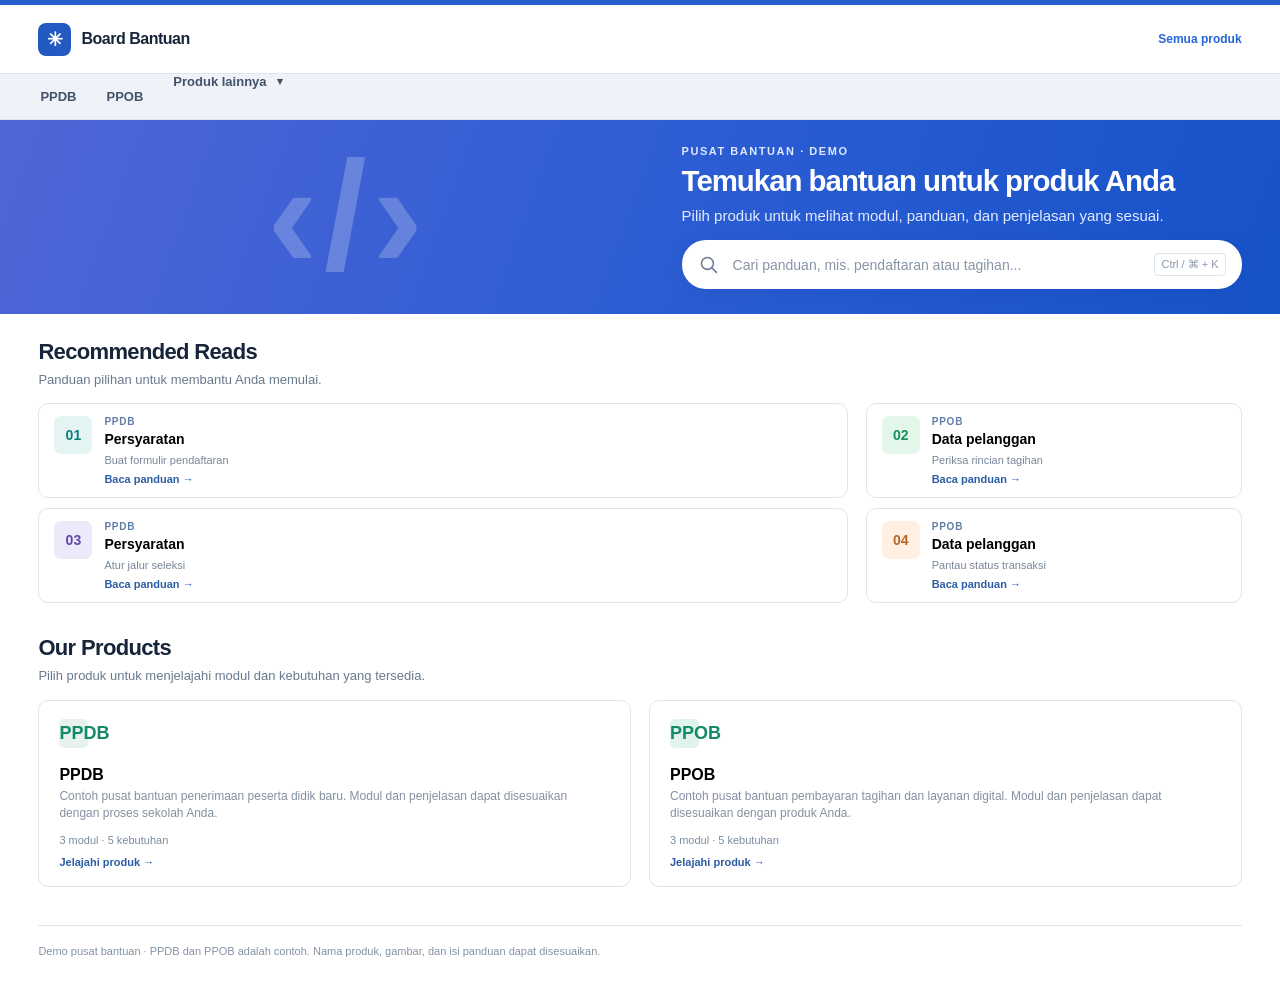
==== index.html @ ab5bc00a "Publish product help center and guide editor" ====
<!doctype html><html lang="id"><head><meta charset="utf-8"><meta name="viewport" content="width=device-width,initial-scale=1"><title>Board Bantuan — Demo</title><style>
:root{--ink:#17253a;--muted:#69798e;--blue:#2465d8;--line:#dde5ee;--bg:#f6f8fb}*{box-sizing:border-box}html{scroll-behavior:smooth}body{margin:0;background:var(--bg);color:var(--ink);font:14px Arial,"Helvetica Neue",sans-serif}button,input{font:inherit}button{cursor:pointer}a{color:inherit;text-decoration:none}button:focus-visible,a:focus-visible,input:focus-visible{outline:3px solid #84b0ff;outline-offset:3px}.shell{width:100%;max-width:none;margin:0;padding-left:clamp(20px,3vw,56px);padding-right:clamp(20px,3vw,56px)}.top{background:white;border-bottom:1px solid var(--line)}.top .shell{height:68px;display:flex;align-items:center;justify-content:space-between}.brand{display:flex;align-items:center;gap:10px;font-size:16px;font-weight:800;letter-spacing:-.03em}.mark{display:grid;place-items:center;width:33px;height:33px;border-radius:8px;background:#225ac1;color:white;font-size:19px}.top nav{display:flex;gap:25px;font-size:12px;font-weight:700}.top nav a:hover,.top nav a:last-child{color:var(--blue)}main.shell{min-height:calc(100vh - 68px);display:flex;flex-direction:column;padding-top:42px;padding-bottom:40px}#view{flex:1}.eyebrow{color:var(--blue);font-size:11px;letter-spacing:.14em;text-transform:uppercase;font-weight:800}.intro h1,.page-title{font-size:clamp(29px,3.5vw,44px);letter-spacing:-.047em;line-height:1.14;margin:11px 0}.intro p,.page-lead{color:var(--muted);font-size:15px;line-height:1.6;margin:0}.searchbar{height:58px;max-width:720px;background:white;border:1px solid #cad7e8;border-radius:9px;display:flex;align-items:center;gap:12px;margin:29px 0 34px;padding:0 16px;box-shadow:0 6px 20px #1c35520b}.searchbar:focus-within{border-color:var(--blue);box-shadow:0 0 0 4px #2464d81b}.searchbar svg{color:#6b7d92;flex:none}.searchbar input{border:0;outline:0;min-width:0;flex:1;background:transparent;color:var(--ink)}.searchbar input::placeholder{color:#8795a7}.clear{display:none;border:0;background:#ecf1f7;color:#536982;border-radius:50%;width:26px;height:26px;font-size:18px}.clear.show{display:block}.key{border:1px solid var(--line);border-radius:4px;padding:4px 6px;color:#8997a9;font-size:11px}.crumbs{display:flex;gap:9px;align-items:center;flex-wrap:wrap;color:#8290a1;font-size:12px;margin-bottom:21px}.crumbs button{background:none;border:0;padding:2px 0;color:#4a6486}.crumbs button:hover{text-decoration:underline}.crumbs strong{color:var(--ink)}.heading{display:flex;justify-content:space-between;align-items:end;gap:15px;margin-bottom:18px}.heading h2{font-size:21px;letter-spacing:-.03em;margin:0 0 5px}.heading p{font-size:13px;color:var(--muted);margin:0;line-height:1.5}.count{font-size:11px;font-weight:700;color:#58718e;background:#e8eff7;padding:7px 10px;border-radius:5px;white-space:nowrap}
.board{display:grid;grid-template-columns:repeat(3,minmax(0,1fr));gap:14px}.menu-card{position:relative;overflow:hidden;min-height:190px;display:flex;flex-direction:column;text-align:left;padding:20px;background:#fff;border:1px solid var(--line);border-radius:9px;transition:transform .15s,border-color .15s,box-shadow .15s}.menu-card:hover,.need-card:hover{transform:translateY(-2px);border-color:#94b8e8;box-shadow:0 10px 24px #1d3a5c13}.menu-card.featured{grid-column:span 2;min-height:234px;background:#edf4fd;border-color:#d3e3f7}.menu-card .copy{position:relative;z-index:1}.menu-card .overline{font-size:10px;color:#7589a1;font-weight:800;letter-spacing:.12em;text-transform:uppercase}.menu-card h3{font-size:18px;letter-spacing:-.03em;margin:35px 0 7px}.menu-card p{font-size:12px;line-height:1.5;color:#728198;margin:0;max-width:275px}.menu-card .bottom{display:flex;justify-content:space-between;align-items:center;margin-top:auto;padding-top:18px;font-size:12px;color:#2b62b4;font-weight:700}.menu-card .arrow{font-size:19px}.menu-card img{position:absolute;right:10px;top:11px;width:115px;height:53px;object-fit:cover;object-position:left top;border-radius:5px;opacity:.85;pointer-events:none}.menu-card.featured img{width:43%;height:184px;top:25px;right:16px;object-fit:contain;background:#f1f6fb;border:1px solid #dbe6f3;box-shadow:0 8px 18px #264c7115}.menu-card.featured .copy{max-width:51%}.menu-card.featured h3{font-size:26px;margin:25px 0 9px}.menu-card.featured p{font-size:13px}.menu-card.featured .bottom{max-width:50%}
.menu-layout,.detail-layout{display:grid;grid-template-columns:minmax(0,1fr) 260px;gap:30px}.need-grid{display:grid;grid-template-columns:repeat(2,minmax(0,1fr));gap:11px}.need-card{min-height:107px;display:flex;flex-direction:column;justify-content:space-between;text-align:left;background:white;border:1px solid var(--line);border-radius:8px;padding:17px;transition:transform .15s,border-color .15s,box-shadow .15s}.need-card .number{font-size:11px;color:#8796aa;font-weight:700}.need-card .row{display:flex;align-items:end;justify-content:space-between;gap:10px;font-size:15px;font-weight:700;line-height:1.35}.need-card .row span:last-child{color:var(--blue);font-size:19px}.menu-aside{align-self:start;padding:16px;background:#edf3fa;border:1px solid #dce7f1;border-radius:9px}.menu-aside img{display:block;width:100%;border-radius:7px}.menu-aside p{font-size:11px;line-height:1.5;color:#6c7d92;margin:12px 2px 0}.all-topics{margin-top:34px}.topic-list{border-top:1px solid var(--line)}.topic-row{width:100%;display:flex;justify-content:space-between;align-items:center;gap:15px;text-align:left;padding:14px 2px;background:none;border:0;border-bottom:1px solid var(--line)}.topic-row:hover{background:#edf4fc;color:var(--blue)}.topic-row strong{font-size:13px}.topic-row small{display:block;margin-top:5px;font-size:11px;color:#8795a7}.topic-row .arrow{font-size:19px;color:#7893b5}.more{display:block;margin:19px auto 0;border:1px solid #cddaea;background:white;border-radius:6px;color:#345579;padding:10px 16px;font-weight:700}.more:hover{border-color:var(--blue);color:var(--blue)}
.detail-main{background:white;border:1px solid var(--line);border-radius:10px;overflow:hidden}.detail-head{padding:28px 30px 23px;border-bottom:1px solid var(--line)}.badge{font-size:11px;font-weight:800;letter-spacing:.11em;text-transform:uppercase;color:var(--blue)}.detail-head h1{font-size:clamp(25px,3vw,37px);line-height:1.15;letter-spacing:-.04em;margin:10px 0 0}.detail-body{padding:27px 30px 32px}.detail-body figure{margin:0 0 28px}.detail-body img{display:block;width:100%;max-width:620px;border:1px solid #e2eaf3;border-radius:9px}.detail-body figcaption{margin-top:8px;color:#8290a2;font-size:11px}.detail-body h2{font-size:19px;letter-spacing:-.02em;margin:0 0 11px}.detail-body p{font-size:14px;line-height:1.72;color:#526279;max-width:650px;margin:0 0 18px}.inline-link{color:var(--blue);text-decoration:underline;text-underline-offset:3px;font-weight:700}.primary-link{display:inline-flex;align-items:center;gap:10px;color:white;background:#1b5ecd;padding:12px 16px;border-radius:7px;font-size:13px;font-weight:700}.primary-link:hover{background:#134ba9}.detail-aside h2{font-size:15px;margin:0 0 10px}.related{border-top:1px solid var(--line)}.related button{display:block;width:100%;text-align:left;background:none;border:0;border-bottom:1px solid var(--line);padding:13px 0;color:#405a78;font-size:12px;font-weight:700;line-height:1.4}.related button:hover{color:var(--blue)}.source-note{background:#eaf2fc;border-radius:8px;padding:16px;margin-top:22px;color:#5a7190;font-size:11px;line-height:1.6}.source-note strong{display:block;font-size:12px;color:#315a90;margin-bottom:5px}.empty{padding:40px 20px;text-align:center;background:white;border:1px solid var(--line);border-radius:9px}.empty h3{margin:0 0 7px}.empty p{color:var(--muted)}.empty button{border:0;border-radius:6px;padding:10px 15px;background:#1b5ecd;color:white}.filters{display:flex;gap:7px;overflow-x:auto;margin:0 0 17px;padding-bottom:5px}.filters button{white-space:nowrap;border:1px solid #d3dfed;background:white;color:#5d718c;border-radius:5px;padding:8px 11px;font-size:11px;font-weight:700}.filters button.active{background:#1d5fc9;border-color:#1d5fc9;color:white}.footer{border-top:1px solid var(--line);margin-top:38px;padding-top:17px;display:flex;justify-content:space-between;gap:20px;color:#8492a4;font-size:11px;line-height:1.5}.footer a{color:var(--blue);font-weight:700;white-space:nowrap}
@media(max-width:850px){.shell{padding-left:22px;padding-right:22px}.menu-layout,.detail-layout{grid-template-columns:1fr}.menu-aside{display:none}.detail-aside{display:grid;grid-template-columns:1fr 1fr;gap:16px}.detail-aside h2{grid-column:1/-1}.source-note{margin:0}}@media(max-width:640px){.top .shell{height:60px}.top nav a:last-child{display:none}main.shell{padding-top:30px}.intro h1{font-size:30px}.intro p{font-size:13px}.searchbar{margin:22px 0 27px}.key{display:none}.board{grid-template-columns:repeat(2,minmax(0,1fr));gap:10px}.menu-card{min-height:169px;padding:15px}.menu-card h3{font-size:15px;margin:33px 0 6px}.menu-card p{font-size:11px}.menu-card img{width:80px;height:39px;right:5px;top:9px}.menu-card.featured{grid-column:span 2;min-height:191px}.menu-card.featured h3{font-size:21px;margin:16px 0 6px}.menu-card.featured img{height:147px;top:20px}.need-grid{grid-template-columns:1fr}.need-card{min-height:87px}.detail-aside{display:block}.source-note{margin-top:18px}.detail-head,.detail-body{padding:22px}.footer{display:block}.footer a{display:block;margin-top:8px}}@media(max-width:390px){.board{grid-template-columns:1fr}.menu-card.featured{grid-column:auto;min-height:155px}.menu-card.featured img{display:none}.menu-card.featured .copy,.menu-card.featured .bottom{max-width:none}.menu-card{min-height:140px}.menu-card h3{margin:18px 0 6px}}@media(prefers-reduced-motion:reduce){html{scroll-behavior:auto}.menu-card,.need-card{transition:none}}
.compact main.shell{padding-top:25px}.compact .intro{display:none}.compact .searchbar{margin:0 0 23px}.detail-body{display:grid;grid-template-columns:minmax(0,1fr) minmax(0,1fr);column-gap:25px;align-content:start}.detail-body figure{grid-row:1/5;margin:0}.detail-body h2{align-self:end}.detail-body .primary-link{justify-self:start;align-self:start}@media(max-width:850px){.detail-body{display:block}.detail-body figure{margin:0 0 24px}}@media(max-width:640px){.compact main.shell{padding-top:19px}}
body:not(.compact){background:#fff}body:not(.compact) .top{border-top:5px solid #275fd0}body:not(.compact) main.shell{padding-top:32px}
.home-section .heading{margin-bottom:18px}.home-section .heading h2{font-size:22px}.reads-grid{display:grid;grid-template-columns:repeat(2,minmax(0,1fr));gap:14px 18px}.read-card{min-height:112px;width:100%;display:flex;align-items:flex-start;gap:16px;text-align:left;padding:19px 21px;background:#fff;border:1px solid var(--line);border-radius:10px;transition:border-color .16s,transform .16s,box-shadow .16s}.read-card:hover,.product-card:hover{border-color:#9bb8e6;transform:translateY(-2px);box-shadow:0 9px 22px #1b365316}.read-icon{display:grid;place-items:center;flex:none;width:38px;height:38px;border-radius:7px;background:#e3f4f3;color:#0b817d;font-size:14px;font-weight:800}.read-card:nth-child(2) .read-icon{background:#e3f6ea;color:#15905a}.read-card:nth-child(3) .read-icon{background:#ece9fa;color:#6049ad}.read-card:nth-child(4) .read-icon{background:#fff0e3;color:#b86528}.read-card:nth-child(5) .read-icon{background:#fce9e8;color:#b34c45}.read-card:nth-child(6) .read-icon{background:#e8f0fc;color:#356cb7}.read-copy{display:flex;flex-direction:column;min-width:0}.read-copy strong{font-size:14px;line-height:1.4}.read-copy small{font-size:12px;color:#78869a;line-height:1.45;margin-top:3px}.read-link{color:#2b5da4;font-size:11px;font-weight:700;margin-top:11px}.products{margin-top:64px}.product-group{margin-top:26px}.group-label{font-size:11px;letter-spacing:.12em;text-transform:uppercase;color:#7587a1;margin:0 0 13px;font-weight:800}.product-grid{display:grid;grid-template-columns:repeat(2,minmax(0,1fr));gap:14px 18px}.product-grid.three{grid-template-columns:repeat(3,minmax(0,1fr))}.product-card{min-height:148px;display:flex;flex-direction:column;align-items:flex-start;text-align:left;padding:18px 20px;background:#fff;border:1px solid var(--line);border-radius:10px;transition:border-color .16s,transform .16s,box-shadow .16s}.product-icon{display:grid;place-items:center;width:29px;height:29px;border-radius:5px;background:#e5f2ed;color:#148a69;font-size:18px;font-weight:800}.product-card:nth-child(2n) .product-icon{background:#e9effc;color:#3865b8}.product-card:nth-child(3n) .product-icon{background:#f5ece6;color:#ae6c35}.product-card strong{font-size:14px;margin-top:18px}.product-card small{font-size:12px;color:#8490a1;line-height:1.45;margin-top:4px}.product-link{font-size:11px;font-weight:700;color:#2b5da4;margin-top:auto;padding-top:10px}
@media(max-width:850px){.product-grid.three{grid-template-columns:repeat(2,minmax(0,1fr))}}@media(max-width:640px){.reads-grid,.product-grid,.product-grid.three{grid-template-columns:1fr}.read-card{min-height:104px}.products{margin-top:47px}.product-card{min-height:135px}}@media(prefers-reduced-motion:reduce){.read-card,.product-card{transition:none}}
.workspace-mode{background:#fff}.workspace-mode main.shell{padding:0;min-height:calc(100vh - 68px)}.workspace-mode .searchbar,.workspace-mode .footer{display:none}.workspace-mode #view{display:flex;flex:1}.product-workspace{display:grid;align-content:start;grid-template-columns:284px minmax(0,1fr);width:100%;min-height:calc(100vh - 68px);border-top:1px solid var(--line)}.workspace-sidebar{border-right:1px solid var(--line);background:#f9fbfd;padding:23px 16px 30px 22px;position:sticky;top:0;align-self:start;height:calc(100vh - 68px);overflow-y:auto}.back-products{border:0;background:transparent;color:#58708f;font-size:12px;font-weight:700;padding:6px 0;margin-bottom:19px}.back-products:hover{color:var(--blue)}.sidebar-title{font-size:18px;letter-spacing:-.03em;margin:0 0 5px}.sidebar-meta{font-size:11px;color:#8996a7;margin:0 0 20px}.local-filter{display:block;margin-bottom:20px}.local-filter input{width:100%;height:39px;background:white;border:1px solid #d4dfeb;border-radius:6px;padding:0 11px;outline:0;color:var(--ink);font-size:12px}.local-filter input:focus{border-color:var(--blue);box-shadow:0 0 0 3px #2465d820}.overview-item,.topic-nav-item{display:block;width:100%;min-height:38px;text-align:left;padding:9px 12px;border:0;border-radius:6px;background:transparent;color:#4d5f76;font-size:12px;line-height:1.4}.overview-item{font-weight:700}.overview-item:hover,.topic-nav-item:hover{background:#eaf2fc;color:#174c9d}.overview-item.active,.topic-nav-item.active{background:#eaf2ff;color:#1957b9;font-weight:800}.topic-nav-label{color:#8a9aae;font-size:10px;font-weight:800;letter-spacing:.12em;margin:22px 12px 8px}.local-empty{color:#8896a7;font-size:12px;line-height:1.5;padding:8px 12px}.workspace-article{min-width:0;background:#fff;padding:27px clamp(28px,3.8vw,72px) 90px}.workspace-article .crumbs{margin:0 0 27px}.article-eyebrow{font-size:10px;letter-spacing:.13em;font-weight:800;color:#6480a7}.article-title{font-size:clamp(28px,2.8vw,39px);line-height:1.15;letter-spacing:-.04em;margin:9px 0 12px}.article-meta{border-bottom:1px solid var(--line);padding-bottom:19px;color:#8b98aa;font-size:11px}.article-content{max-width:880px;padding-top:30px;color:#34445a}.article-content p{font-size:14px;line-height:1.75;margin:0 0 21px}.article-content .article-lead{font-size:15px;color:#43556b}.article-content h2{font-size:20px;letter-spacing:-.025em;margin:32px 0 11px;color:var(--ink)}.article-topic-list{padding-left:23px;margin:14px 0 0}.article-topic-list li{padding:7px 0 7px 4px;line-height:1.5}.article-figure{margin:26px 0 32px}.article-figure img{display:block;width:min(100%,620px);border:1px solid #dfe8f1;border-radius:8px}.article-figure figcaption{font-size:11px;color:#8b97a7;margin-top:8px}
@media(max-width:760px){.workspace-mode main.shell{min-height:calc(100vh - 60px)}.product-workspace{display:block;min-height:calc(100vh - 60px)}.workspace-sidebar{position:static;height:auto;overflow:visible;border-right:0;border-bottom:1px solid var(--line);padding:16px 20px 12px}.back-products{margin:0 0 10px}.sidebar-meta{margin-bottom:13px}.local-filter{margin-bottom:12px}.topic-nav-label{margin:14px 0 7px}.topic-nav-list{display:flex;gap:7px;overflow-x:auto;padding-bottom:6px}.topic-nav-item{flex:none;width:auto;max-width:220px;border:1px solid #dbe5ee;background:#fff;min-height:40px;white-space:nowrap;overflow:hidden;text-overflow:ellipsis}.overview-item{width:auto;min-height:38px}.workspace-article{padding:24px 20px 65px}.workspace-article .crumbs{margin-bottom:22px}.article-content{padding-top:24px}}
.module-list{margin-top:15px}.module-group{margin-bottom:8px}.module-heading{display:flex;align-items:center;gap:1px}.module-toggle{width:26px;height:34px;flex:none;border:0;background:transparent;color:#6e8199;font-size:14px}.module-link{flex:1;min-height:35px;border:0;border-radius:5px;background:transparent;text-align:left;color:#354c69;font-size:12px;font-weight:800;padding:7px 5px}.module-link:hover,.module-link.active{background:#eaf2ff;color:#1c5cbd}.module-children{padding-left:27px}.module-children .topic-nav-item{padding:8px 9px;min-height:34px;font-size:11px}.stage-children{border-left:1px solid #d9e4ef;margin:3px 0 7px 8px;padding-left:9px}.stage-item,.part-item{display:block;width:100%;border:0;background:transparent;text-align:left;color:#6c7d92;padding:6px 7px;border-radius:4px;font-size:11px;line-height:1.35}.part-item{padding-left:18px;font-size:10px}.stage-item:hover,.part-item:hover,.stage-item.active,.part-item.active{color:#1b5bb6;background:#edf4ff}.overview-module{border-top:1px solid #e4ebf2;padding:14px 0 5px}.overview-module h3{font-size:15px;margin:0 0 8px}.overview-module ul{padding-left:19px;margin:0 0 8px}.overview-module li{padding:5px 0;font-size:13px}.workspace-article .article-content{padding-top:23px}
@media(max-width:760px){.module-list{max-height:230px;overflow-y:auto;border-top:1px solid var(--line);padding-top:6px}.module-children .topic-nav-item{width:100%;max-width:none;white-space:normal;border:0;min-height:36px}.workspace-article .article-content{padding-top:19px}}
.mobile-modules-toggle{display:none}@media(max-width:760px){.mobile-modules-toggle{display:block;width:100%;height:40px;text-align:left;border:1px solid #d7e3ef;border-radius:6px;background:#fff;color:#245594;font-size:12px;font-weight:700;padding:0 12px}.mobile-collapsible{display:none}.mobile-collapsible.mobile-open{display:block;padding-top:8px}.module-list{max-height:230px;overflow-y:auto}}
.product-tabs{background:#eff3f9;border-bottom:1px solid #dbe3ef}.tabs-inner{display:flex;align-items:stretch;gap:26px;min-height:45px}.product-tabs a,.product-more summary{display:flex;align-items:center;white-space:nowrap;padding:0 2px;color:#415269;font-size:13px;font-weight:600}.product-tabs a:hover,.product-more summary:hover,.product-tabs a.active,.product-more.active summary{color:var(--blue)}.product-tabs a.active{box-shadow:inset 0 -2px 0 var(--blue)}.product-more{position:relative;display:flex;align-items:stretch}.product-more summary{gap:10px;cursor:pointer;list-style:none}.product-more summary::-webkit-details-marker{display:none}.chevron{font-size:11px;transition:transform .15s}.product-more[open] .chevron{transform:rotate(180deg)}.product-more-menu{position:absolute;top:100%;right:0;z-index:20;width:240px;padding:8px;background:white;border:1px solid #dce5f0;border-radius:0 0 8px 8px;box-shadow:0 14px 28px #1b365329}.product-more-menu a{display:block;padding:11px 12px;border-radius:5px;white-space:normal;font-size:12px}.product-more-menu a:hover{background:#eef5ff}.product-more-menu p{margin:5px 12px 9px;color:#798ba1;font-size:11px;line-height:1.45}.products-only{margin-top:0}.products-only .heading{margin-bottom:20px}.products-only .product-grid{max-width:990px}.products-only .product-card{min-height:210px;padding:22px}.products-only .product-icon{width:45px;height:45px;border-radius:9px;font-size:13px;letter-spacing:-.04em}.products-only .product-card:nth-child(2) .product-icon{background:#e2f4f0;color:#08776b}.products-only .product-card strong{font-size:20px;margin-top:15px}.products-only .product-card small{max-width:390px;font-size:13px;line-height:1.5}.product-count{margin-top:12px;color:#798ba1;font-size:11px}.products-only .product-link{margin-top:auto;padding-top:15px}.workspace-mode main.shell{min-height:calc(100vh - 113px)}.product-workspace{min-height:calc(100vh - 113px)}.workspace-sidebar{height:calc(100vh - 113px)}@media(max-width:760px){.tabs-inner{gap:18px}.product-tabs a,.product-more summary{font-size:12px}.workspace-sidebar{height:auto}.workspace-mode main.shell,.product-workspace{min-height:calc(100vh - 105px)}}@media(max-width:640px){.tabs-inner{gap:14px}.product-more-menu{right:-5px}.products-only .product-card{min-height:180px}}
body:not(.compact) main.shell{padding-top:0}.hero-art{display:none}.hero-copy{min-width:0}body:not(.compact) .home-hero{display:grid;grid-template-columns:minmax(0,1fr) minmax(350px,560px);align-items:center;gap:48px;min-height:180px;margin-inline:calc(-1 * clamp(20px,3vw,56px));padding:20px clamp(20px,3vw,56px);color:white;background:linear-gradient(110deg,#4f66d6 0%,#285bd2 60%,#1652c8 100%)}body:not(.compact) .hero-art{display:block;justify-self:center;color:#fff;font-size:clamp(90px,12vw,180px);font-weight:700;letter-spacing:-.12em;line-height:1;opacity:.22;user-select:none}body:not(.compact) .intro h1{font-size:clamp(25px,2.3vw,32px);letter-spacing:-.035em;margin:7px 0}body:not(.compact) .intro p{color:#e4ebff}body:not(.compact) .intro .eyebrow{color:#dfe8ff}body:not(.compact) .searchbar{height:49px;max-width:none;margin:12px 0 0;border:0;border-radius:24px;box-shadow:0 3px 16px #10368820}body:not(.compact) #view{padding-top:25px}.recommended .heading,.products .heading{margin-bottom:14px}.reads-grid{grid-template-columns:minmax(0,1.55fr) minmax(0,.72fr);gap:10px 18px}.read-card{min-height:95px;padding:12px 15px;gap:12px}.read-category{color:#607da6;font-size:10px;letter-spacing:.08em;text-transform:uppercase;font-weight:800;margin-bottom:3px}.read-copy strong{font-size:14px}.read-copy small{display:-webkit-box;-webkit-line-clamp:1;-webkit-box-orient:vertical;overflow:hidden;font-size:11px;line-height:1.3}.read-link{margin-top:6px}.products{margin-top:32px}.products .product-card{min-height:145px}.products .product-card strong{font-size:16px}.products .product-card:nth-child(2) .product-icon{background:#e0f4ed;color:#148a69}.compact .hero-art,.workspace-mode .home-hero{display:none}.compact .home-hero{margin:0;padding:0;background:none;min-height:0;overflow:visible}.compact .searchbar{margin:0 0 23px}.compact .hero-copy{width:100%}@media(max-width:760px){body:not(.compact) .home-hero{display:block;min-height:0;padding:30px 22px;margin-inline:-22px}body:not(.compact) .hero-art{display:none}body:not(.compact) .intro h1{font-size:28px}.reads-grid{grid-template-columns:1fr}.read-card{min-height:95px}.products{margin-top:32px}}@media(max-width:640px){body:not(.compact) .home-hero{margin-inline:-20px;padding:26px 20px}.products .product-card{min-height:142px}}
.workspace-toolbar{grid-column:1/-1;display:flex;align-items:center;gap:16px;min-height:48px;padding:5px clamp(20px,2.2vw,38px);border-bottom:1px solid var(--line);background:#fff}.sidebar-toggle{min-height:36px;border:1px solid #cbd9e9;border-radius:6px;background:#f7faff;color:#245594;font-size:12px;font-weight:700;padding:0 13px}.sidebar-toggle:hover{border-color:#8eb1e0;background:#edf4ff}.toolbar-hint{font-size:12px;color:#8292a5}.sidebar-collapsed{grid-template-columns:minmax(0,1fr)}.sidebar-collapsed .workspace-sidebar{display:none}.sidebar-collapsed .workspace-article{grid-column:1}.workspace-sidebar{height:calc(100vh - 161px)}.workspace-article{width:100%;padding:24px clamp(20px,2.2vw,38px) 70px}.workspace-article .article-content{max-width:none}.workspace-article .article-paragraph{white-space:pre-line}.workspace-article .rich-body{margin:22px 0 28px;color:#42536a;font-size:15px;line-height:1.75;overflow-wrap:anywhere}.rich-body p{margin:0 0 17px}.rich-body h2{font-size:24px;line-height:1.25;margin:28px 0 14px;color:var(--ink)}.rich-body h3{font-size:19px;line-height:1.3;margin:22px 0 12px;color:var(--ink)}.rich-body ul,.rich-body ol{padding-left:26px;margin:0 0 20px}.rich-body li{margin:7px 0}.rich-body blockquote{border-left:3px solid #c7d8ed;padding-left:16px;color:#63768d}.rich-body a{color:var(--blue);text-decoration:underline;text-underline-offset:3px}.rich-body [data-align=center]{text-align:center}.rich-body [data-align=right]{text-align:right}.rich-body [data-align=justify]{text-align:justify}.workspace-article .article-figure img{width:100%;max-width:none;max-height:520px;object-fit:contain;background:#f1f6fb}@media(max-width:760px){.workspace-toolbar{padding:6px 20px}.workspace-article{padding:22px 20px 65px}.workspace-sidebar{height:auto}.toolbar-hint{white-space:nowrap;overflow:hidden;text-overflow:ellipsis}}
.guide-dropdown{position:relative;z-index:5;flex:none}.guide-dropdown-toggle{display:flex;align-items:center;min-height:38px;padding:0 13px;border:1px solid #cbd9e9;border-radius:6px;background:#fff;color:#245594;font-size:12px;font-weight:700;cursor:pointer;list-style:none}.guide-dropdown-toggle::-webkit-details-marker,.guide-branch-title::-webkit-details-marker{display:none}.guide-dropdown[open] .guide-dropdown-toggle,.guide-dropdown-toggle:hover{background:#edf4ff;border-color:#8eb1e0}.guide-dropdown-panel{position:absolute;top:calc(100% + 5px);left:0;width:min(420px,calc(100vw - 40px));max-height:min(70vh,560px);overflow-y:auto;padding:9px;border:1px solid #d5e1ee;border-radius:8px;background:#fff;box-shadow:0 15px 34px #1b365329}.guide-branch{border-top:1px solid #edf1f6}.guide-branch-title{position:relative;min-height:38px;display:flex;align-items:center;padding:8px 24px 8px 10px;color:#334d6d;font-weight:700;font-size:12px;line-height:1.4;cursor:pointer;list-style:none}.guide-branch-title:after{content:'⌄';position:absolute;right:10px;color:#70839b}.guide-branch[open]>.guide-branch-title:after{transform:rotate(180deg)}.guide-branch-title:hover,.guide-jump-link:hover{background:#edf4ff;color:#1855ad}.guide-branch-children{padding:0 0 5px 13px;border-left:1px solid #e1e9f3;margin-left:15px}.guide-jump-link{display:block;min-height:36px;padding:8px 10px;border-radius:5px;color:#526780;font-size:12px;line-height:1.4;overflow-wrap:anywhere}.guide-jump-link[aria-current=page]{color:#1855ad;background:#eaf2ff;font-weight:800}.guide-dropdown summary:focus-visible{outline:3px solid #84b0ff;outline-offset:2px}@media(max-width:760px){.workspace-toolbar{position:relative}.guide-dropdown{position:static}.guide-dropdown-panel{top:100%;left:20px;right:20px;width:auto;max-height:65vh}.toolbar-hint{display:none}.guide-dropdown-toggle,.sidebar-toggle{min-height:44px}.guide-jump-link,.guide-branch-title{min-height:44px}}
.article-topic-list{list-style:none;display:grid;grid-template-columns:repeat(auto-fit,minmax(min(100%,250px),1fr));gap:10px;padding:0;margin:14px 0 0}.article-topic-list li{padding:0}.article-topic-list a{display:flex;align-items:center;min-height:62px;padding:16px 19px;border:1px solid #dce5ef;border-radius:8px;background:#fff;color:#314765;font-size:14px;font-weight:700;line-height:1.5;text-decoration:none;transition:border-color .15s,background .15s}.article-topic-list a:after{content:'→';margin-left:auto;padding-left:14px;color:#6b89b7}.article-topic-list a:hover,.article-topic-list a:focus-visible{border-color:#9eb9de;background:#f5f9ff;color:#174f9c}.reading-view{background:#f6f8fb;padding:30px clamp(22px,3vw,48px) 90px}.reading-view .crumbs{margin-bottom:22px}.guide-reading-layout{display:grid;grid-template-columns:minmax(0,1fr) 206px;align-items:start;gap:28px;width:100%}.guide-document{min-width:0;padding:clamp(28px,4vw,56px);background:#fff;border:1px solid #e0e7ef;border-radius:10px;box-shadow:0 4px 20px #243a550b}.guide-document .article-title{font-size:clamp(30px,3.2vw,43px);line-height:1.16;max-width:25ch;text-wrap:pretty;margin:12px 0 20px}.guide-document .article-meta{font-size:12px;padding-bottom:24px}.guide-document .article-content{padding-top:28px}.guide-document .article-content p,.guide-document .rich-body{font-size:16px;line-height:1.85;color:#33465d}.guide-document .rich-body p{margin-bottom:22px}.guide-document .rich-body h2{margin-top:34px}.guide-document .rich-body h3{margin-top:26px}.guide-document .article-figure{margin:30px 0}.guide-document .article-figure img{border-radius:8px;max-height:660px}.guide-toc{position:sticky;top:26px;padding:15px 0;color:#536780}.guide-toc h2{font-size:12px;letter-spacing:.08em;text-transform:uppercase;color:#6a7e96;margin:0 0 14px}.guide-toc-link{display:block;width:100%;border:0;border-radius:5px;background:none;padding:8px 9px;text-align:left;color:#405a79;font-size:12px;line-height:1.5;cursor:pointer}.guide-toc-link:hover,.guide-toc-link:focus-visible{background:#e7eef8;color:#1855aa}.guide-toc-back{display:block;border-top:1px solid #dce5ef;margin-top:15px;padding:16px 9px;color:#295fa8;font-size:12px;font-weight:700}@media(max-width:1100px){.guide-reading-layout{grid-template-columns:minmax(0,1fr)}.guide-toc{display:none}}@media(max-width:760px){.reading-view{padding:20px 16px 65px}.guide-document{padding:27px 22px;border-radius:8px}.guide-document .article-title{font-size:31px}.guide-document .article-content p,.guide-document .rich-body{font-size:15px;line-height:1.8}.article-topic-list{grid-template-columns:1fr}.article-topic-list a{min-height:56px}}@media(prefers-reduced-motion:reduce){.article-topic-list a{transition:none}}
</style></head><body><header class="top"><div class="shell"><a href="#/" class="brand" aria-label="Board bantuan, kembali ke awal"><span class="mark" aria-hidden="true">✳</span>Board Bantuan</a><nav aria-label="Navigasi atas"><a href="#/">Semua produk</a></nav></div></header><div id="top-product-nav"></div><main class="shell"><div class="home-hero"><div class="hero-art" aria-hidden="true"><span>‹ / ›</span></div><div class="hero-copy"><div class="intro"><div class="eyebrow">Pusat bantuan · Demo</div><h1>Temukan bantuan untuk produk Anda</h1><p>Pilih produk untuk melihat modul, panduan, dan penjelasan yang sesuai.</p></div><label class="searchbar" for="search"><svg width="21" height="21" viewBox="0 0 24 24" fill="none" stroke="currentColor" stroke-width="1.8" stroke-linecap="round" aria-hidden="true"><circle cx="10.8" cy="10.8" r="6.8"/><path d="m16 16 5 5"/></svg><input id="search" type="search" autocomplete="off" placeholder="Cari panduan, mis. pendaftaran atau tagihan..." aria-label="Cari topik bantuan"><button id="clear" class="clear" type="button" aria-label="Hapus pencarian">×</button><span class="key" aria-hidden="true">Ctrl / ⌘ + K</span></label></div></div><div id="view" aria-live="polite"></div><footer class="footer"><span>Demo pusat bantuan · PPDB dan PPOB adalah contoh. Nama produk, gambar, dan isi panduan dapat disesuaikan.</span></footer></main><script src="help-index.js"></script><script src="search.js"></script><script src="menu-config.js"></script><script src="home-config.js"></script><script src="product-model.js"></script><script src="hierarchy-config.js"></script><script src="help-admin-model.js"></script><script src="help-data.js"></script><script src="rich-text.js"></script><script src="hierarchy-model.js"></script><script src="hierarchy-ui.js"></script><script src="app.js"></script></body></html>
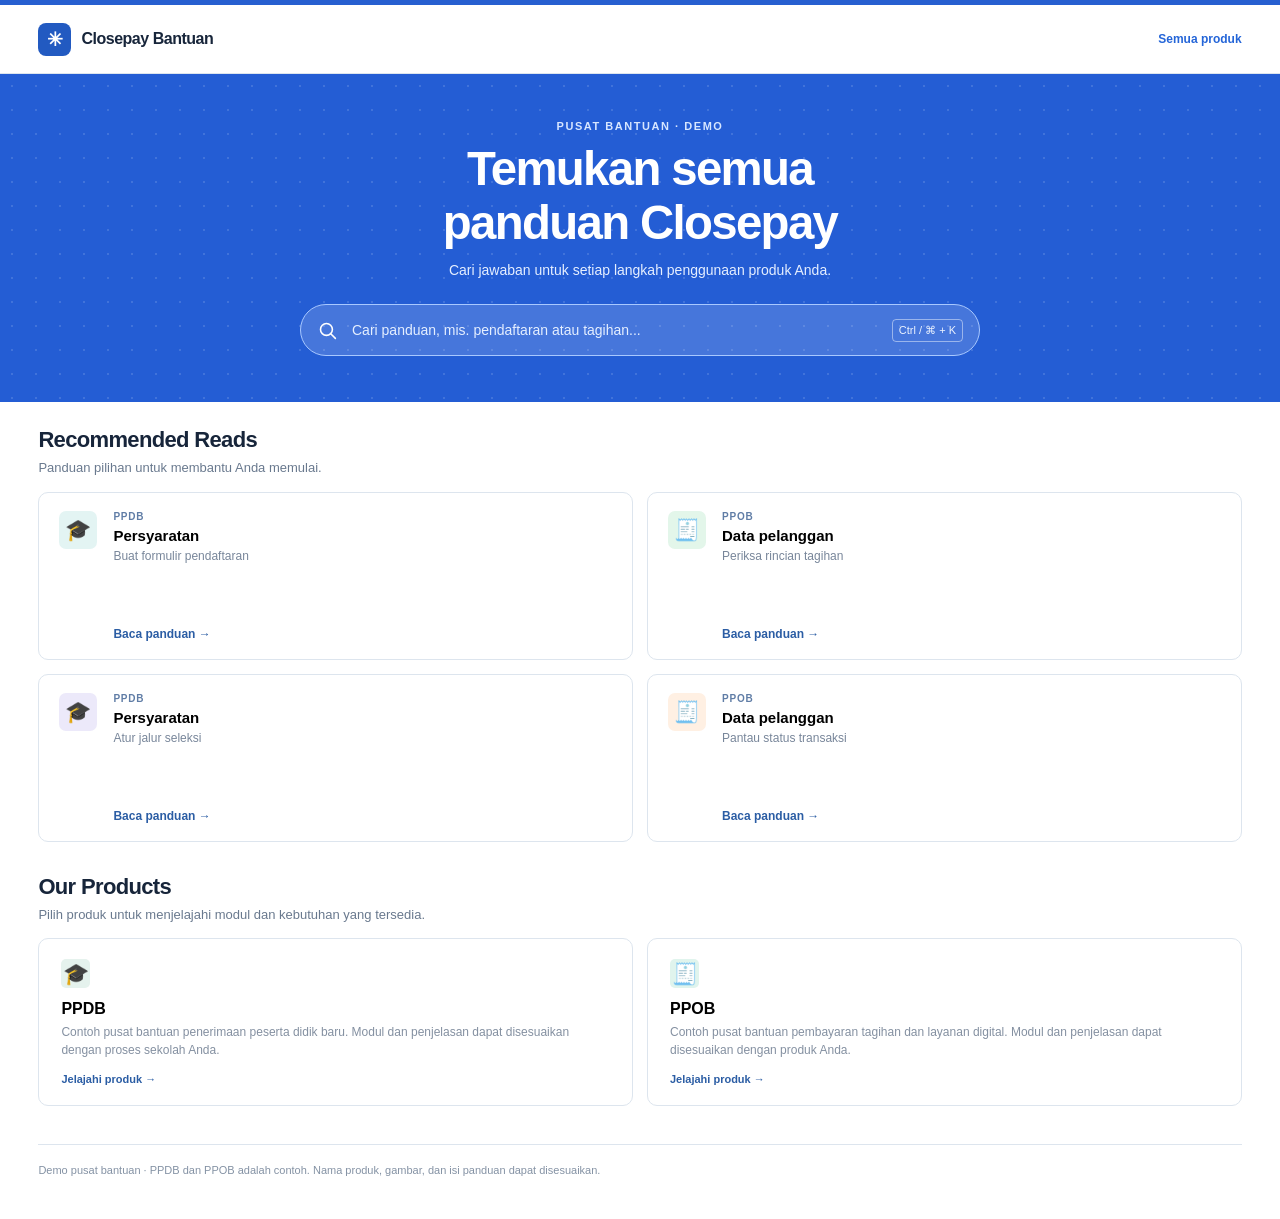
==== commit 88675e2a: "feat: improve Closepay help and admin feedback reports" ====
--- a/index.html
+++ b/index.html
@@ -1,4 +1,4 @@
-<!doctype html><html lang="id"><head><meta charset="utf-8"><meta name="viewport" content="width=device-width,initial-scale=1"><title>Board Bantuan — Demo</title><style>
+<!doctype html><html lang="id"><head><meta charset="utf-8"><meta name="viewport" content="width=device-width,initial-scale=1"><title>Pusat Bantuan Closepay — Demo</title><link rel="stylesheet" href="feedback.css"><style>
 :root{--ink:#17253a;--muted:#69798e;--blue:#2465d8;--line:#dde5ee;--bg:#f6f8fb}*{box-sizing:border-box}html{scroll-behavior:smooth}body{margin:0;background:var(--bg);color:var(--ink);font:14px Arial,"Helvetica Neue",sans-serif}button,input{font:inherit}button{cursor:pointer}a{color:inherit;text-decoration:none}button:focus-visible,a:focus-visible,input:focus-visible{outline:3px solid #84b0ff;outline-offset:3px}.shell{width:100%;max-width:none;margin:0;padding-left:clamp(20px,3vw,56px);padding-right:clamp(20px,3vw,56px)}.top{background:white;border-bottom:1px solid var(--line)}.top .shell{height:68px;display:flex;align-items:center;justify-content:space-between}.brand{display:flex;align-items:center;gap:10px;font-size:16px;font-weight:800;letter-spacing:-.03em}.mark{display:grid;place-items:center;width:33px;height:33px;border-radius:8px;background:#225ac1;color:white;font-size:19px}.top nav{display:flex;gap:25px;font-size:12px;font-weight:700}.top nav a:hover,.top nav a:last-child{color:var(--blue)}main.shell{min-height:calc(100vh - 68px);display:flex;flex-direction:column;padding-top:42px;padding-bottom:40px}#view{flex:1}.eyebrow{color:var(--blue);font-size:11px;letter-spacing:.14em;text-transform:uppercase;font-weight:800}.intro h1,.page-title{font-size:clamp(29px,3.5vw,44px);letter-spacing:-.047em;line-height:1.14;margin:11px 0}.intro p,.page-lead{color:var(--muted);font-size:15px;line-height:1.6;margin:0}.searchbar{height:58px;max-width:720px;background:white;border:1px solid #cad7e8;border-radius:9px;display:flex;align-items:center;gap:12px;margin:29px 0 34px;padding:0 16px;box-shadow:0 6px 20px #1c35520b}.searchbar:focus-within{border-color:var(--blue);box-shadow:0 0 0 4px #2464d81b}.searchbar svg{color:#6b7d92;flex:none}.searchbar input{border:0;outline:0;min-width:0;flex:1;background:transparent;color:var(--ink)}.searchbar input::placeholder{color:#8795a7}.clear{display:none;border:0;background:#ecf1f7;color:#536982;border-radius:50%;width:26px;height:26px;font-size:18px}.clear.show{display:block}.key{border:1px solid var(--line);border-radius:4px;padding:4px 6px;color:#8997a9;font-size:11px}.crumbs{display:flex;gap:9px;align-items:center;flex-wrap:wrap;color:#8290a1;font-size:12px;margin-bottom:21px}.crumbs button{background:none;border:0;padding:2px 0;color:#4a6486}.crumbs button:hover{text-decoration:underline}.crumbs strong{color:var(--ink)}.heading{display:flex;justify-content:space-between;align-items:end;gap:15px;margin-bottom:18px}.heading h2{font-size:21px;letter-spacing:-.03em;margin:0 0 5px}.heading p{font-size:13px;color:var(--muted);margin:0;line-height:1.5}.count{font-size:11px;font-weight:700;color:#58718e;background:#e8eff7;padding:7px 10px;border-radius:5px;white-space:nowrap}
 .board{display:grid;grid-template-columns:repeat(3,minmax(0,1fr));gap:14px}.menu-card{position:relative;overflow:hidden;min-height:190px;display:flex;flex-direction:column;text-align:left;padding:20px;background:#fff;border:1px solid var(--line);border-radius:9px;transition:transform .15s,border-color .15s,box-shadow .15s}.menu-card:hover,.need-card:hover{transform:translateY(-2px);border-color:#94b8e8;box-shadow:0 10px 24px #1d3a5c13}.menu-card.featured{grid-column:span 2;min-height:234px;background:#edf4fd;border-color:#d3e3f7}.menu-card .copy{position:relative;z-index:1}.menu-card .overline{font-size:10px;color:#7589a1;font-weight:800;letter-spacing:.12em;text-transform:uppercase}.menu-card h3{font-size:18px;letter-spacing:-.03em;margin:35px 0 7px}.menu-card p{font-size:12px;line-height:1.5;color:#728198;margin:0;max-width:275px}.menu-card .bottom{display:flex;justify-content:space-between;align-items:center;margin-top:auto;padding-top:18px;font-size:12px;color:#2b62b4;font-weight:700}.menu-card .arrow{font-size:19px}.menu-card img{position:absolute;right:10px;top:11px;width:115px;height:53px;object-fit:cover;object-position:left top;border-radius:5px;opacity:.85;pointer-events:none}.menu-card.featured img{width:43%;height:184px;top:25px;right:16px;object-fit:contain;background:#f1f6fb;border:1px solid #dbe6f3;box-shadow:0 8px 18px #264c7115}.menu-card.featured .copy{max-width:51%}.menu-card.featured h3{font-size:26px;margin:25px 0 9px}.menu-card.featured p{font-size:13px}.menu-card.featured .bottom{max-width:50%}
 .menu-layout,.detail-layout{display:grid;grid-template-columns:minmax(0,1fr) 260px;gap:30px}.need-grid{display:grid;grid-template-columns:repeat(2,minmax(0,1fr));gap:11px}.need-card{min-height:107px;display:flex;flex-direction:column;justify-content:space-between;text-align:left;background:white;border:1px solid var(--line);border-radius:8px;padding:17px;transition:transform .15s,border-color .15s,box-shadow .15s}.need-card .number{font-size:11px;color:#8796aa;font-weight:700}.need-card .row{display:flex;align-items:end;justify-content:space-between;gap:10px;font-size:15px;font-weight:700;line-height:1.35}.need-card .row span:last-child{color:var(--blue);font-size:19px}.menu-aside{align-self:start;padding:16px;background:#edf3fa;border:1px solid #dce7f1;border-radius:9px}.menu-aside img{display:block;width:100%;border-radius:7px}.menu-aside p{font-size:11px;line-height:1.5;color:#6c7d92;margin:12px 2px 0}.all-topics{margin-top:34px}.topic-list{border-top:1px solid var(--line)}.topic-row{width:100%;display:flex;justify-content:space-between;align-items:center;gap:15px;text-align:left;padding:14px 2px;background:none;border:0;border-bottom:1px solid var(--line)}.topic-row:hover{background:#edf4fc;color:var(--blue)}.topic-row strong{font-size:13px}.topic-row small{display:block;margin-top:5px;font-size:11px;color:#8795a7}.topic-row .arrow{font-size:19px;color:#7893b5}.more{display:block;margin:19px auto 0;border:1px solid #cddaea;background:white;border-radius:6px;color:#345579;padding:10px 16px;font-weight:700}.more:hover{border-color:var(--blue);color:var(--blue)}
@@ -18,4 +18,9 @@
 .workspace-toolbar{grid-column:1/-1;display:flex;align-items:center;gap:16px;min-height:48px;padding:5px clamp(20px,2.2vw,38px);border-bottom:1px solid var(--line);background:#fff}.sidebar-toggle{min-height:36px;border:1px solid #cbd9e9;border-radius:6px;background:#f7faff;color:#245594;font-size:12px;font-weight:700;padding:0 13px}.sidebar-toggle:hover{border-color:#8eb1e0;background:#edf4ff}.toolbar-hint{font-size:12px;color:#8292a5}.sidebar-collapsed{grid-template-columns:minmax(0,1fr)}.sidebar-collapsed .workspace-sidebar{display:none}.sidebar-collapsed .workspace-article{grid-column:1}.workspace-sidebar{height:calc(100vh - 161px)}.workspace-article{width:100%;padding:24px clamp(20px,2.2vw,38px) 70px}.workspace-article .article-content{max-width:none}.workspace-article .article-paragraph{white-space:pre-line}.workspace-article .rich-body{margin:22px 0 28px;color:#42536a;font-size:15px;line-height:1.75;overflow-wrap:anywhere}.rich-body p{margin:0 0 17px}.rich-body h2{font-size:24px;line-height:1.25;margin:28px 0 14px;color:var(--ink)}.rich-body h3{font-size:19px;line-height:1.3;margin:22px 0 12px;color:var(--ink)}.rich-body ul,.rich-body ol{padding-left:26px;margin:0 0 20px}.rich-body li{margin:7px 0}.rich-body blockquote{border-left:3px solid #c7d8ed;padding-left:16px;color:#63768d}.rich-body a{color:var(--blue);text-decoration:underline;text-underline-offset:3px}.rich-body [data-align=center]{text-align:center}.rich-body [data-align=right]{text-align:right}.rich-body [data-align=justify]{text-align:justify}.workspace-article .article-figure img{width:100%;max-width:none;max-height:520px;object-fit:contain;background:#f1f6fb}@media(max-width:760px){.workspace-toolbar{padding:6px 20px}.workspace-article{padding:22px 20px 65px}.workspace-sidebar{height:auto}.toolbar-hint{white-space:nowrap;overflow:hidden;text-overflow:ellipsis}}
 .guide-dropdown{position:relative;z-index:5;flex:none}.guide-dropdown-toggle{display:flex;align-items:center;min-height:38px;padding:0 13px;border:1px solid #cbd9e9;border-radius:6px;background:#fff;color:#245594;font-size:12px;font-weight:700;cursor:pointer;list-style:none}.guide-dropdown-toggle::-webkit-details-marker,.guide-branch-title::-webkit-details-marker{display:none}.guide-dropdown[open] .guide-dropdown-toggle,.guide-dropdown-toggle:hover{background:#edf4ff;border-color:#8eb1e0}.guide-dropdown-panel{position:absolute;top:calc(100% + 5px);left:0;width:min(420px,calc(100vw - 40px));max-height:min(70vh,560px);overflow-y:auto;padding:9px;border:1px solid #d5e1ee;border-radius:8px;background:#fff;box-shadow:0 15px 34px #1b365329}.guide-branch{border-top:1px solid #edf1f6}.guide-branch-title{position:relative;min-height:38px;display:flex;align-items:center;padding:8px 24px 8px 10px;color:#334d6d;font-weight:700;font-size:12px;line-height:1.4;cursor:pointer;list-style:none}.guide-branch-title:after{content:'⌄';position:absolute;right:10px;color:#70839b}.guide-branch[open]>.guide-branch-title:after{transform:rotate(180deg)}.guide-branch-title:hover,.guide-jump-link:hover{background:#edf4ff;color:#1855ad}.guide-branch-children{padding:0 0 5px 13px;border-left:1px solid #e1e9f3;margin-left:15px}.guide-jump-link{display:block;min-height:36px;padding:8px 10px;border-radius:5px;color:#526780;font-size:12px;line-height:1.4;overflow-wrap:anywhere}.guide-jump-link[aria-current=page]{color:#1855ad;background:#eaf2ff;font-weight:800}.guide-dropdown summary:focus-visible{outline:3px solid #84b0ff;outline-offset:2px}@media(max-width:760px){.workspace-toolbar{position:relative}.guide-dropdown{position:static}.guide-dropdown-panel{top:100%;left:20px;right:20px;width:auto;max-height:65vh}.toolbar-hint{display:none}.guide-dropdown-toggle,.sidebar-toggle{min-height:44px}.guide-jump-link,.guide-branch-title{min-height:44px}}
 .article-topic-list{list-style:none;display:grid;grid-template-columns:repeat(auto-fit,minmax(min(100%,250px),1fr));gap:10px;padding:0;margin:14px 0 0}.article-topic-list li{padding:0}.article-topic-list a{display:flex;align-items:center;min-height:62px;padding:16px 19px;border:1px solid #dce5ef;border-radius:8px;background:#fff;color:#314765;font-size:14px;font-weight:700;line-height:1.5;text-decoration:none;transition:border-color .15s,background .15s}.article-topic-list a:after{content:'→';margin-left:auto;padding-left:14px;color:#6b89b7}.article-topic-list a:hover,.article-topic-list a:focus-visible{border-color:#9eb9de;background:#f5f9ff;color:#174f9c}.reading-view{background:#f6f8fb;padding:30px clamp(22px,3vw,48px) 90px}.reading-view .crumbs{margin-bottom:22px}.guide-reading-layout{display:grid;grid-template-columns:minmax(0,1fr) 206px;align-items:start;gap:28px;width:100%}.guide-document{min-width:0;padding:clamp(28px,4vw,56px);background:#fff;border:1px solid #e0e7ef;border-radius:10px;box-shadow:0 4px 20px #243a550b}.guide-document .article-title{font-size:clamp(30px,3.2vw,43px);line-height:1.16;max-width:25ch;text-wrap:pretty;margin:12px 0 20px}.guide-document .article-meta{font-size:12px;padding-bottom:24px}.guide-document .article-content{padding-top:28px}.guide-document .article-content p,.guide-document .rich-body{font-size:16px;line-height:1.85;color:#33465d}.guide-document .rich-body p{margin-bottom:22px}.guide-document .rich-body h2{margin-top:34px}.guide-document .rich-body h3{margin-top:26px}.guide-document .article-figure{margin:30px 0}.guide-document .article-figure img{border-radius:8px;max-height:660px}.guide-toc{position:sticky;top:26px;padding:15px 0;color:#536780}.guide-toc h2{font-size:12px;letter-spacing:.08em;text-transform:uppercase;color:#6a7e96;margin:0 0 14px}.guide-toc-link{display:block;width:100%;border:0;border-radius:5px;background:none;padding:8px 9px;text-align:left;color:#405a79;font-size:12px;line-height:1.5;cursor:pointer}.guide-toc-link:hover,.guide-toc-link:focus-visible{background:#e7eef8;color:#1855aa}.guide-toc-back{display:block;border-top:1px solid #dce5ef;margin-top:15px;padding:16px 9px;color:#295fa8;font-size:12px;font-weight:700}@media(max-width:1100px){.guide-reading-layout{grid-template-columns:minmax(0,1fr)}.guide-toc{display:none}}@media(max-width:760px){.reading-view{padding:20px 16px 65px}.guide-document{padding:27px 22px;border-radius:8px}.guide-document .article-title{font-size:31px}.guide-document .article-content p,.guide-document .rich-body{font-size:15px;line-height:1.8}.article-topic-list{grid-template-columns:1fr}.article-topic-list a{min-height:56px}}@media(prefers-reduced-motion:reduce){.article-topic-list a{transition:none}}
-</style></head><body><header class="top"><div class="shell"><a href="#/" class="brand" aria-label="Board bantuan, kembali ke awal"><span class="mark" aria-hidden="true">✳</span>Board Bantuan</a><nav aria-label="Navigasi atas"><a href="#/">Semua produk</a></nav></div></header><div id="top-product-nav"></div><main class="shell"><div class="home-hero"><div class="hero-art" aria-hidden="true"><span>‹ / ›</span></div><div class="hero-copy"><div class="intro"><div class="eyebrow">Pusat bantuan · Demo</div><h1>Temukan bantuan untuk produk Anda</h1><p>Pilih produk untuk melihat modul, panduan, dan penjelasan yang sesuai.</p></div><label class="searchbar" for="search"><svg width="21" height="21" viewBox="0 0 24 24" fill="none" stroke="currentColor" stroke-width="1.8" stroke-linecap="round" aria-hidden="true"><circle cx="10.8" cy="10.8" r="6.8"/><path d="m16 16 5 5"/></svg><input id="search" type="search" autocomplete="off" placeholder="Cari panduan, mis. pendaftaran atau tagihan..." aria-label="Cari topik bantuan"><button id="clear" class="clear" type="button" aria-label="Hapus pencarian">×</button><span class="key" aria-hidden="true">Ctrl / ⌘ + K</span></label></div></div><div id="view" aria-live="polite"></div><footer class="footer"><span>Demo pusat bantuan · PPDB dan PPOB adalah contoh. Nama produk, gambar, dan isi panduan dapat disesuaikan.</span></footer></main><script src="help-index.js"></script><script src="search.js"></script><script src="menu-config.js"></script><script src="home-config.js"></script><script src="product-model.js"></script><script src="hierarchy-config.js"></script><script src="help-admin-model.js"></script><script src="help-data.js"></script><script src="rich-text.js"></script><script src="hierarchy-model.js"></script><script src="hierarchy-ui.js"></script><script src="app.js"></script></body></html>
+.rich-body table{width:100%;border-collapse:collapse;display:block;overflow-x:auto;margin:26px 0;background:#fff}.rich-body th,.rich-body td{border:1px solid #cbd9e9;padding:11px 14px;min-width:86px;text-align:left}.rich-body th{background:#f0f5fb;color:#243e61}.workspace-article:not(.reading-view) .rich-body{max-width:880px}.workspace-article:not(.reading-view) .article-content>.article-figure{max-width:880px}.article-video{width:min(100%,880px);aspect-ratio:16/9;background:#16273b;margin:26px 0;border-radius:8px;overflow:hidden}.article-video iframe,.article-video video{width:100%;height:100%;border:0}.reading-view .article-video{width:100%}
+.rich-body h1{font-size:clamp(29px,3vw,38px);line-height:1.2}.rich-body pre{max-width:100%;overflow:auto;padding:14px 18px;border-radius:6px;background:#eef3f8;font:13px/1.65 Consolas,monospace}.rich-body code{font-family:Consolas,monospace}.rich-body img{display:block;max-width:100%;height:auto;margin:22px 0;border-radius:5px}
+.rich-body [data-font=serif]{font-family:Georgia,"Times New Roman",serif}.rich-body [data-font=mono]{font-family:Consolas,"Courier New",monospace}.rich-body [data-font=sans]{font-family:Arial,"Helvetica Neue",sans-serif}.rich-body [data-size=small]{font-size:.85em}.rich-body [data-size=large]{font-size:1.3em}.rich-body [data-size=xlarge]{font-size:1.65em}.rich-body img[data-width="25"]{width:25%}.rich-body img[data-width="50"]{width:50%}.rich-body img[data-width="75"]{width:75%}.rich-body img[data-width="100"]{width:100%}.rich-body [data-align=center] img{margin-inline:auto}.rich-body [data-align=right] img{margin-left:auto}.guide-reading-layout{grid-template-columns:minmax(0,1fr)}.read-icon,.product-icon,.products-only .product-icon{font-size:21px}
+.home-hero{text-align:center}.home-hero .searchbar{max-width:680px}body:not(.compact) .home-hero{display:flex;justify-content:center;align-items:center;min-height:280px;padding:46px clamp(20px,3vw,56px);background-color:#245dd4;background-image:radial-gradient(#ffffff22 1px,transparent 1px);background-size:24px 24px}body:not(.compact) .hero-copy{width:min(100%,850px)}body:not(.compact) .hero-art{display:none}body:not(.compact) .intro h1{font-size:clamp(30px,3.7vw,52px);line-height:1.13;max-width:19ch;margin:0 auto 10px;color:white}body:not(.compact) .intro p{color:#e6efff;font-size:14px}body:not(.compact) .intro .eyebrow{margin-bottom:10px;color:#d7e6ff}body:not(.compact) .home-hero .searchbar{height:52px;max-width:680px;margin:23px auto 0;border:1px solid #a8c8ff;border-radius:28px;background:#ffffff27;box-shadow:none;color:white}body:not(.compact) .home-hero .searchbar:focus-within{border-color:white;box-shadow:0 0 0 3px #ffffff47}body:not(.compact) .home-hero .searchbar input,body:not(.compact) .home-hero .searchbar svg{color:white}body:not(.compact) .home-hero .searchbar input::placeholder{color:#e5efff}body:not(.compact) .home-hero .searchbar .key{border-color:#ffffff74;color:#ecf3ff}@media(max-width:760px){body:not(.compact) .home-hero{min-height:250px;padding:42px 22px}body:not(.compact) .intro h1{font-size:clamp(29px,7vw,40px)}}
+.reads-grid{grid-template-columns:repeat(2,minmax(0,1fr));gap:14px}.read-card{display:grid;grid-template-columns:40px minmax(0,1fr);gap:14px;min-height:168px;padding:18px 20px;align-items:start}.read-copy{min-height:130px;width:100%}.read-copy strong{font-size:15px}.read-copy small{font-size:12px;display:block;overflow:hidden;white-space:nowrap;text-overflow:ellipsis}.read-link{margin-top:auto;padding-top:10px;font-size:12px}.products .product-grid{grid-template-columns:repeat(2,minmax(0,1fr));gap:14px}.products .product-card{min-height:164px;padding:20px 22px}.products .product-card strong{margin-top:12px}.products .product-card small{line-height:1.5;margin-top:5px}.products .product-link{margin-top:auto;padding-top:14px}.product-card,.read-card{min-width:0}@media(max-width:760px){.reads-grid,.products .product-grid{grid-template-columns:1fr;gap:12px}.read-card{min-height:182px;padding:16px}.read-copy{min-height:86px}.products .product-card{min-height:152px;padding:18px}}.guide-dropdown-toggle:after{content:'▾';margin-left:12px;font-size:13px;line-height:1;transition:transform .15s}.guide-dropdown[open]>.guide-dropdown-toggle:after{transform:rotate(180deg)}.hierarchy-more{display:block;width:100%;min-height:36px;padding:7px 10px;border:0;border-radius:5px;background:#edf4ff;color:#245594;text-align:left;font-size:12px;font-weight:700}.hierarchy-more:hover{background:#dceaff}.article-topic-list .hierarchy-more-row{grid-column:1/-1}.article-topic-list .hierarchy-more{min-height:44px;text-align:center}@media(max-width:760px){.hierarchy-more{min-height:44px}}
+</style></head><body><header class="top"><div class="shell"><a href="#/" class="brand" aria-label="Pusat Bantuan Closepay, kembali ke awal"><span class="mark" aria-hidden="true">✳</span>Closepay Bantuan</a><nav aria-label="Navigasi atas"><a href="#/">Semua produk</a></nav></div></header><main class="shell"><div class="home-hero"><div class="hero-art" aria-hidden="true"><span>‹ / ›</span></div><div class="hero-copy"><div class="intro"><div class="eyebrow">Pusat bantuan · Demo</div><h1>Temukan semua panduan Closepay</h1><p>Cari jawaban untuk setiap langkah penggunaan produk Anda.</p></div><label class="searchbar" for="search"><svg width="21" height="21" viewBox="0 0 24 24" fill="none" stroke="currentColor" stroke-width="1.8" stroke-linecap="round" aria-hidden="true"><circle cx="10.8" cy="10.8" r="6.8"/><path d="m16 16 5 5"/></svg><input id="search" type="search" autocomplete="off" placeholder="Cari panduan, mis. pendaftaran atau tagihan..." aria-label="Cari topik bantuan"><button id="clear" class="clear" type="button" aria-label="Hapus pencarian">×</button><span class="key" aria-hidden="true">Ctrl / ⌘ + K</span></label></div></div><div id="view" aria-live="polite"></div><footer class="footer"><span>Demo pusat bantuan · PPDB dan PPOB adalah contoh. Nama produk, gambar, dan isi panduan dapat disesuaikan.</span></footer></main><script src="help-index.js"></script><script src="search.js"></script><script src="menu-config.js"></script><script src="home-config.js"></script><script src="product-model.js"></script><script src="hierarchy-config.js"></script><script src="help-admin-model.js"></script><script src="help-data.js"></script><script src="rich-text.js"></script><script src="vendor/marked.umd.js"></script><script src="vendor/turndown.js"></script><script src="vendor/turndown-plugin-gfm.js"></script><script src="help-markdown.js"></script><script src="hierarchy-model.js"></script><script src="feedback-model.js"></script><script src="feedback-ui.js"></script><script src="hierarchy-ui.js"></script><script src="app.js"></script></body></html>
--- a/feedback.css
+++ b/feedback.css
@@ -0,0 +1 @@
+.feedback-widget{max-width:760px;margin:38px 0 0;padding:22px 24px;border:1px solid #dce5ef;border-radius:10px;background:#fff;color:#263b58}.feedback-title{font-size:17px;margin:0 0 5px}.feedback-hint{font-size:12px;color:#6c8099;margin:0 0 16px}.feedback-choices{display:flex;flex-wrap:wrap;gap:10px}.feedback-choices button,.feedback-submit{min-height:40px;border:1px solid #c9d7e9;border-radius:7px;padding:8px 14px;background:#f8fbff;color:#275692;font-weight:700}.feedback-choices button:hover,.feedback-choices button[aria-pressed=true]{border-color:#2963c5;background:#e7f0ff;color:#184b9d}.feedback-choices .feedback-no[aria-pressed=true]{border-color:#a65264;background:#fff0f2;color:#923f51}.feedback-form{display:grid;gap:12px;margin-top:18px}.feedback-form[hidden]{display:none}.feedback-choices[hidden]{display:none!important}.feedback-actions{display:flex;flex-wrap:wrap;gap:10px}.feedback-complete{padding:16px 20px;background:#f4f9ff}.feedback-complete .feedback-hint{display:none}.feedback-complete .feedback-title{font-size:15px}.feedback-complete .feedback-message{margin-top:6px}.feedback-label[hidden]{display:none!important}.feedback-label{display:grid;gap:6px;font-size:12px;font-weight:700;color:#4d627e}.feedback-reason,.feedback-comment{width:100%;border:1px solid #cbd8e8;border-radius:7px;background:white;color:#253b58;padding:10px;font:inherit}.feedback-comment{resize:vertical;min-height:88px}.feedback-submit{justify-self:start;background:#275fd0;color:white;border-color:#275fd0}.feedback-message{min-height:1.3em;font-size:12px;color:#366a50;margin:12px 0 0}.content-dates{display:flex;flex-wrap:wrap;gap:12px;margin-top:28px;color:#7a8aa1;font-size:12px}.feedback-admin{max-width:1200px;margin:0 auto}.feedback-admin h2{font-size:clamp(23px,2.5vw,32px);margin:0 0 7px}.feedback-admin-note{color:#697f99;font-size:13px;line-height:1.5;margin:0 0 22px}.feedback-empty{padding:24px;border:1px dashed #cdd9e8;border-radius:10px;color:#697f99}.feedback-stats{display:grid;grid-template-columns:repeat(4,minmax(0,1fr));gap:12px;margin-bottom:20px}.feedback-stat{display:flex;flex-direction:column;gap:9px;min-height:96px;padding:17px;border:1px solid #dbe5f1;border-radius:10px;background:white}.feedback-stat span{color:#667c98;font-size:12px}.feedback-stat strong{font-size:25px;color:#214a89;font-variant-numeric:tabular-nums}.feedback-chart{padding:22px;border:1px solid #dbe5f1;border-radius:10px;background:white;margin-bottom:20px}.feedback-chart h3{font-size:16px;margin:0 0 20px}.feedback-chart-row{display:grid;grid-template-columns:75px minmax(0,1fr) 90px;align-items:center;gap:13px;margin:12px 0;font-size:12px;color:#49617e}.feedback-chart-row strong{text-align:right;font-variant-numeric:tabular-nums}.feedback-chart-track{height:24px;border-radius:6px;background:#edf2f8;overflow:hidden}.feedback-bar-yes,.feedback-bar-no{height:100%;min-width:0;border-radius:6px;background:#2369c9}.feedback-bar-no{background:#d26670}.feedback-table-wrap{overflow:auto;border:1px solid #dbe5f1;border-radius:10px;background:white}.feedback-table{width:100%;border-collapse:collapse;font-size:12px}.feedback-table th,.feedback-table td{padding:13px 15px;text-align:left;border-bottom:1px solid #e8edf4;vertical-align:top;min-width:100px;overflow-wrap:anywhere}.feedback-table th{background:#f3f7fc;color:#405d80;white-space:nowrap}.feedback-table td:first-child{font-weight:700}.feedback-table tr:last-child td{border-bottom:0}.content-dates-admin{display:flex;gap:16px;grid-column:1/-1;color:#6b7d92;font-size:12px}@media(max-width:700px){.feedback-stats{grid-template-columns:repeat(2,minmax(0,1fr))}.feedback-chart-row{grid-template-columns:48px minmax(0,1fr) 70px;gap:7px}.feedback-widget{padding:18px}.feedback-table{min-width:680px}}
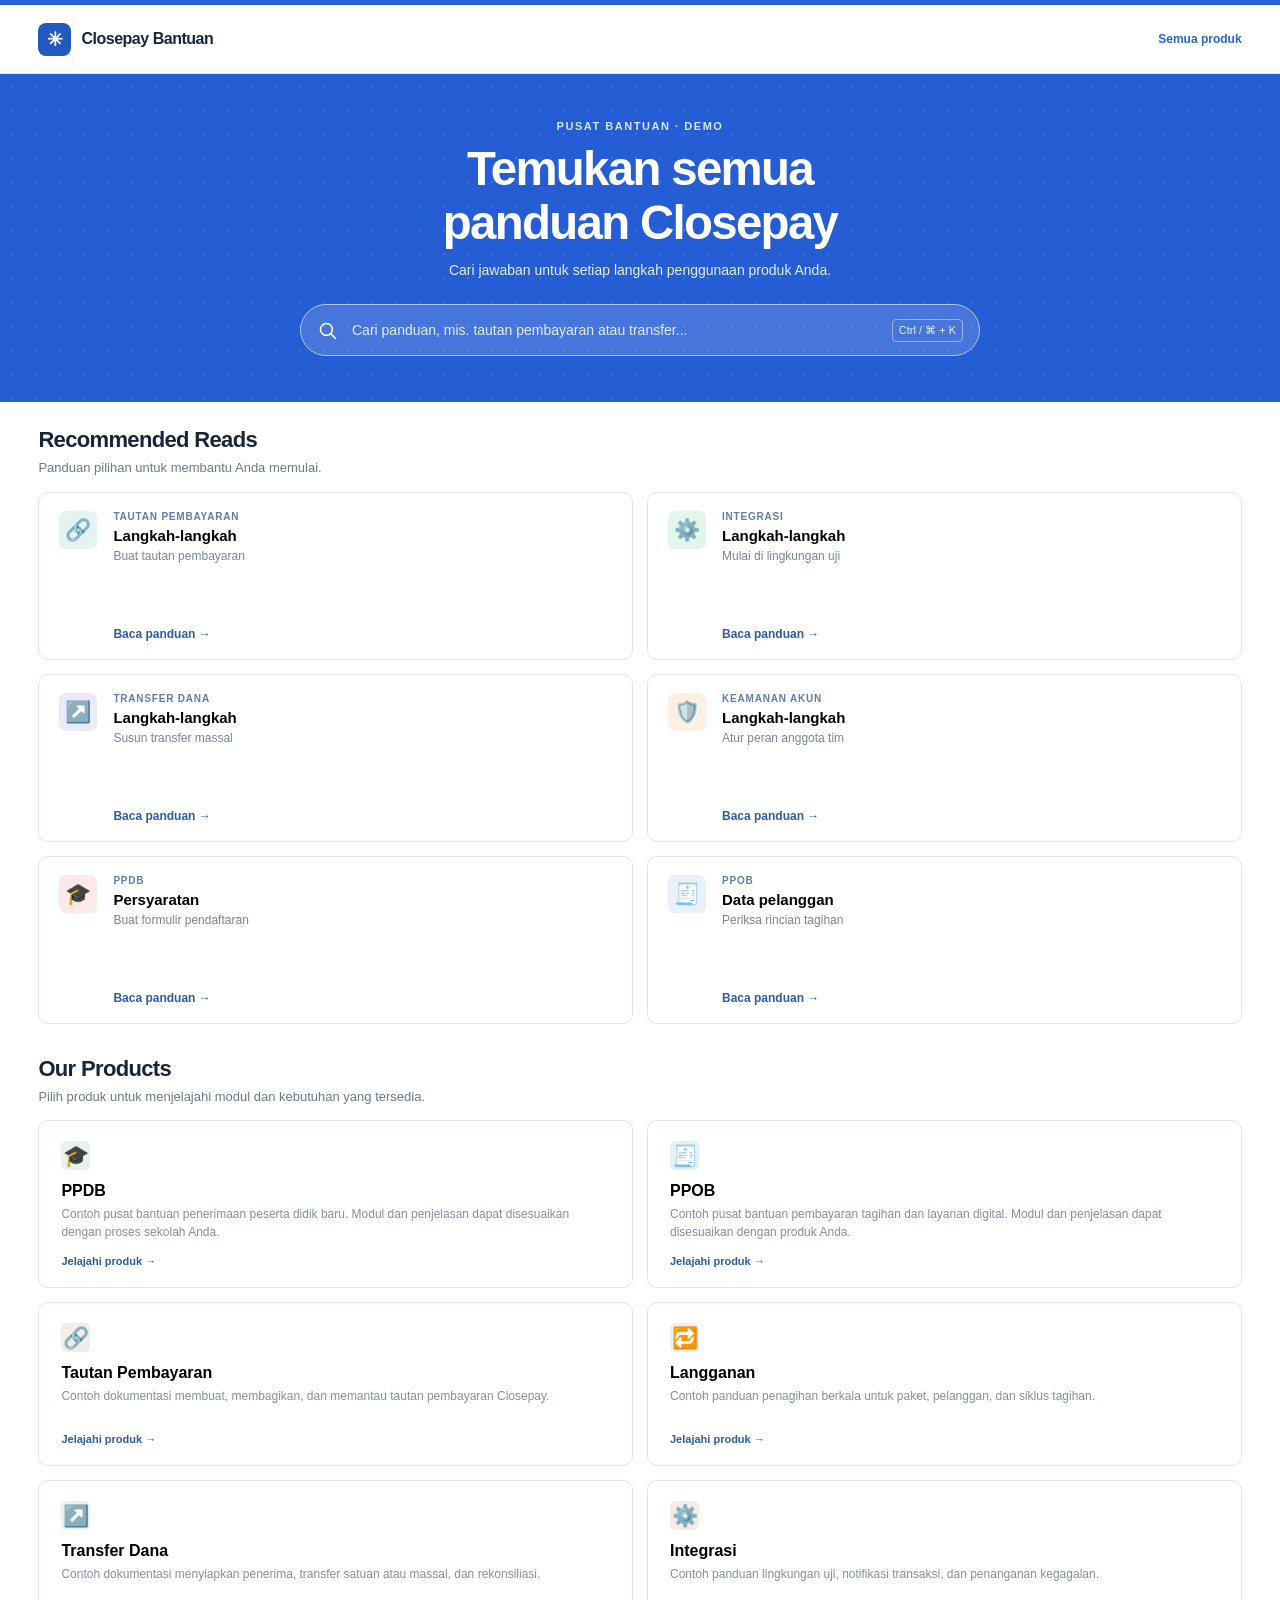
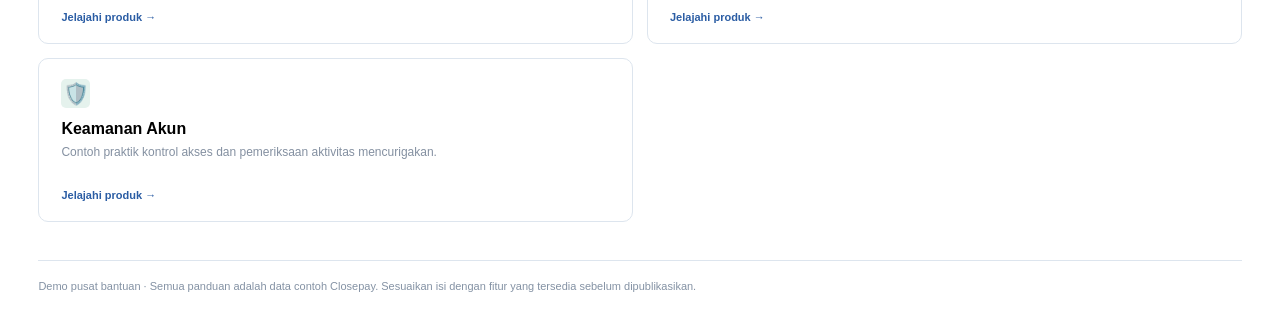
==== commit f2af4d06: "feat: add Closepay sample guides and admin sidebar toggle" ====
--- a/index.html
+++ b/index.html
@@ -23,4 +23,4 @@
 .rich-body [data-font=serif]{font-family:Georgia,"Times New Roman",serif}.rich-body [data-font=mono]{font-family:Consolas,"Courier New",monospace}.rich-body [data-font=sans]{font-family:Arial,"Helvetica Neue",sans-serif}.rich-body [data-size=small]{font-size:.85em}.rich-body [data-size=large]{font-size:1.3em}.rich-body [data-size=xlarge]{font-size:1.65em}.rich-body img[data-width="25"]{width:25%}.rich-body img[data-width="50"]{width:50%}.rich-body img[data-width="75"]{width:75%}.rich-body img[data-width="100"]{width:100%}.rich-body [data-align=center] img{margin-inline:auto}.rich-body [data-align=right] img{margin-left:auto}.guide-reading-layout{grid-template-columns:minmax(0,1fr)}.read-icon,.product-icon,.products-only .product-icon{font-size:21px}
 .home-hero{text-align:center}.home-hero .searchbar{max-width:680px}body:not(.compact) .home-hero{display:flex;justify-content:center;align-items:center;min-height:280px;padding:46px clamp(20px,3vw,56px);background-color:#245dd4;background-image:radial-gradient(#ffffff22 1px,transparent 1px);background-size:24px 24px}body:not(.compact) .hero-copy{width:min(100%,850px)}body:not(.compact) .hero-art{display:none}body:not(.compact) .intro h1{font-size:clamp(30px,3.7vw,52px);line-height:1.13;max-width:19ch;margin:0 auto 10px;color:white}body:not(.compact) .intro p{color:#e6efff;font-size:14px}body:not(.compact) .intro .eyebrow{margin-bottom:10px;color:#d7e6ff}body:not(.compact) .home-hero .searchbar{height:52px;max-width:680px;margin:23px auto 0;border:1px solid #a8c8ff;border-radius:28px;background:#ffffff27;box-shadow:none;color:white}body:not(.compact) .home-hero .searchbar:focus-within{border-color:white;box-shadow:0 0 0 3px #ffffff47}body:not(.compact) .home-hero .searchbar input,body:not(.compact) .home-hero .searchbar svg{color:white}body:not(.compact) .home-hero .searchbar input::placeholder{color:#e5efff}body:not(.compact) .home-hero .searchbar .key{border-color:#ffffff74;color:#ecf3ff}@media(max-width:760px){body:not(.compact) .home-hero{min-height:250px;padding:42px 22px}body:not(.compact) .intro h1{font-size:clamp(29px,7vw,40px)}}
 .reads-grid{grid-template-columns:repeat(2,minmax(0,1fr));gap:14px}.read-card{display:grid;grid-template-columns:40px minmax(0,1fr);gap:14px;min-height:168px;padding:18px 20px;align-items:start}.read-copy{min-height:130px;width:100%}.read-copy strong{font-size:15px}.read-copy small{font-size:12px;display:block;overflow:hidden;white-space:nowrap;text-overflow:ellipsis}.read-link{margin-top:auto;padding-top:10px;font-size:12px}.products .product-grid{grid-template-columns:repeat(2,minmax(0,1fr));gap:14px}.products .product-card{min-height:164px;padding:20px 22px}.products .product-card strong{margin-top:12px}.products .product-card small{line-height:1.5;margin-top:5px}.products .product-link{margin-top:auto;padding-top:14px}.product-card,.read-card{min-width:0}@media(max-width:760px){.reads-grid,.products .product-grid{grid-template-columns:1fr;gap:12px}.read-card{min-height:182px;padding:16px}.read-copy{min-height:86px}.products .product-card{min-height:152px;padding:18px}}.guide-dropdown-toggle:after{content:'▾';margin-left:12px;font-size:13px;line-height:1;transition:transform .15s}.guide-dropdown[open]>.guide-dropdown-toggle:after{transform:rotate(180deg)}.hierarchy-more{display:block;width:100%;min-height:36px;padding:7px 10px;border:0;border-radius:5px;background:#edf4ff;color:#245594;text-align:left;font-size:12px;font-weight:700}.hierarchy-more:hover{background:#dceaff}.article-topic-list .hierarchy-more-row{grid-column:1/-1}.article-topic-list .hierarchy-more{min-height:44px;text-align:center}@media(max-width:760px){.hierarchy-more{min-height:44px}}
-</style></head><body><header class="top"><div class="shell"><a href="#/" class="brand" aria-label="Pusat Bantuan Closepay, kembali ke awal"><span class="mark" aria-hidden="true">✳</span>Closepay Bantuan</a><nav aria-label="Navigasi atas"><a href="#/">Semua produk</a></nav></div></header><main class="shell"><div class="home-hero"><div class="hero-art" aria-hidden="true"><span>‹ / ›</span></div><div class="hero-copy"><div class="intro"><div class="eyebrow">Pusat bantuan · Demo</div><h1>Temukan semua panduan Closepay</h1><p>Cari jawaban untuk setiap langkah penggunaan produk Anda.</p></div><label class="searchbar" for="search"><svg width="21" height="21" viewBox="0 0 24 24" fill="none" stroke="currentColor" stroke-width="1.8" stroke-linecap="round" aria-hidden="true"><circle cx="10.8" cy="10.8" r="6.8"/><path d="m16 16 5 5"/></svg><input id="search" type="search" autocomplete="off" placeholder="Cari panduan, mis. pendaftaran atau tagihan..." aria-label="Cari topik bantuan"><button id="clear" class="clear" type="button" aria-label="Hapus pencarian">×</button><span class="key" aria-hidden="true">Ctrl / ⌘ + K</span></label></div></div><div id="view" aria-live="polite"></div><footer class="footer"><span>Demo pusat bantuan · PPDB dan PPOB adalah contoh. Nama produk, gambar, dan isi panduan dapat disesuaikan.</span></footer></main><script src="help-index.js"></script><script src="search.js"></script><script src="menu-config.js"></script><script src="home-config.js"></script><script src="product-model.js"></script><script src="hierarchy-config.js"></script><script src="help-admin-model.js"></script><script src="help-data.js"></script><script src="rich-text.js"></script><script src="vendor/marked.umd.js"></script><script src="vendor/turndown.js"></script><script src="vendor/turndown-plugin-gfm.js"></script><script src="help-markdown.js"></script><script src="hierarchy-model.js"></script><script src="feedback-model.js"></script><script src="feedback-ui.js"></script><script src="hierarchy-ui.js"></script><script src="app.js"></script></body></html>
+</style></head><body><header class="top"><div class="shell"><a href="#/" class="brand" aria-label="Pusat Bantuan Closepay, kembali ke awal"><span class="mark" aria-hidden="true">✳</span>Closepay Bantuan</a><nav aria-label="Navigasi atas"><a href="#/">Semua produk</a></nav></div></header><main class="shell"><div class="home-hero"><div class="hero-art" aria-hidden="true"><span>‹ / ›</span></div><div class="hero-copy"><div class="intro"><div class="eyebrow">Pusat bantuan · Demo</div><h1>Temukan semua panduan Closepay</h1><p>Cari jawaban untuk setiap langkah penggunaan produk Anda.</p></div><label class="searchbar" for="search"><svg width="21" height="21" viewBox="0 0 24 24" fill="none" stroke="currentColor" stroke-width="1.8" stroke-linecap="round" aria-hidden="true"><circle cx="10.8" cy="10.8" r="6.8"/><path d="m16 16 5 5"/></svg><input id="search" type="search" autocomplete="off" placeholder="Cari panduan, mis. tautan pembayaran atau transfer..." aria-label="Cari topik bantuan"><button id="clear" class="clear" type="button" aria-label="Hapus pencarian">×</button><span class="key" aria-hidden="true">Ctrl / ⌘ + K</span></label></div></div><div id="view" aria-live="polite"></div><footer class="footer"><span>Demo pusat bantuan · Semua panduan adalah data contoh Closepay. Sesuaikan isi dengan fitur yang tersedia sebelum dipublikasikan.</span></footer></main><script src="help-index.js"></script><script src="search.js"></script><script src="menu-config.js"></script><script src="home-config.js"></script><script src="product-model.js"></script><script src="hierarchy-config.js"></script><script src="help-admin-model.js"></script><script src="help-content.js"></script><script src="help-data.js"></script><script src="rich-text.js"></script><script src="vendor/marked.umd.js"></script><script src="vendor/turndown.js"></script><script src="vendor/turndown-plugin-gfm.js"></script><script src="help-markdown.js"></script><script src="hierarchy-model.js"></script><script src="feedback-model.js"></script><script src="feedback-ui.js"></script><script src="hierarchy-ui.js"></script><script src="app.js"></script></body></html>
